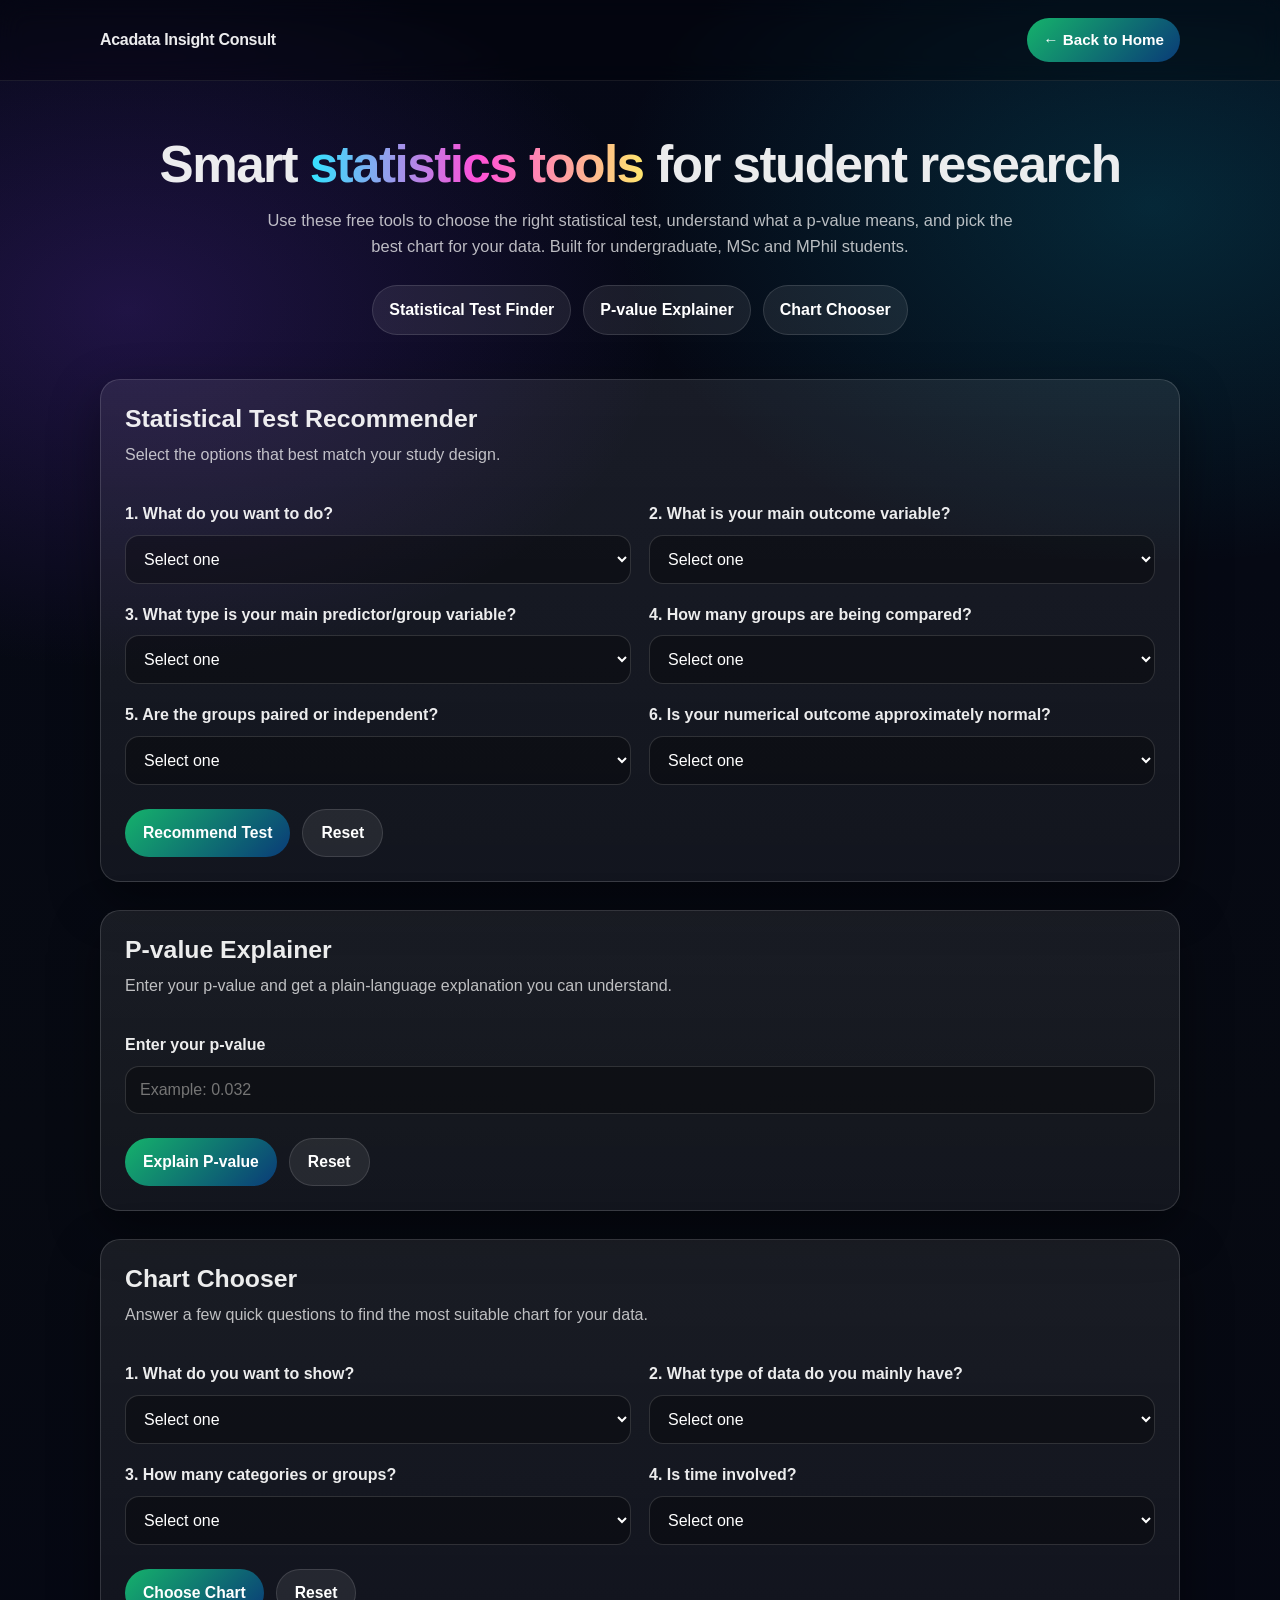
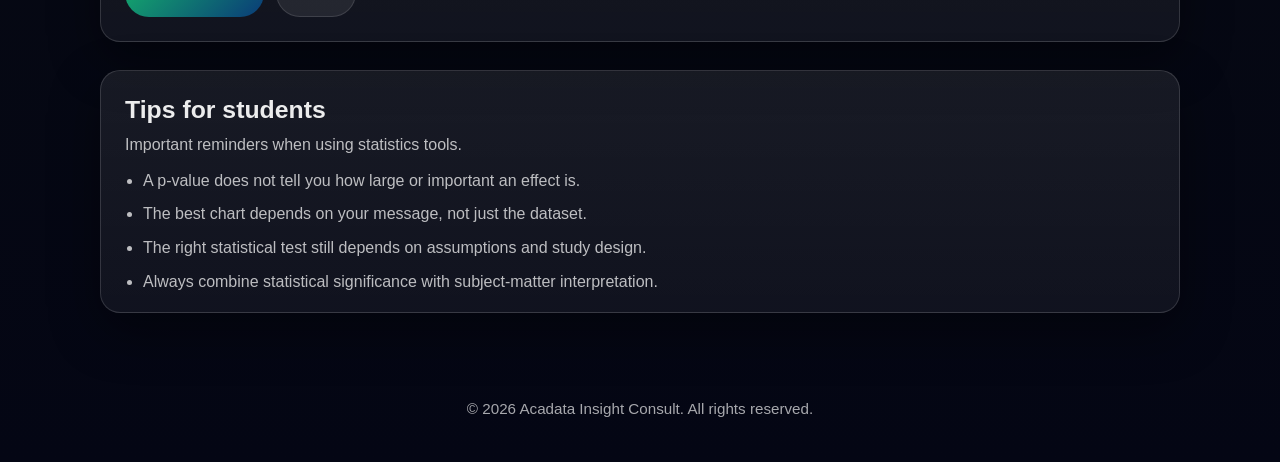
==== stat-tool/stat-tool.html @ b5ceb0a6 "Upload" ====
<!DOCTYPE html>
<html lang="en">
<head>
  <meta charset="UTF-8" />
  <meta name="viewport" content="width=device-width, initial-scale=1.0" />
  <title>Statistical Tools | Acadata Insight Consult</title>
  <meta
    name="description"
    content="Free student-friendly statistical tools: statistical test finder, p-value explainer, and chart chooser."
  />
  <style>
    :root{
      --bg:#070a12;
      --surface:rgba(255,255,255,0.06);
      --surface-2:rgba(255,255,255,0.1);
      --border:rgba(255,255,255,0.14);
      --text:rgba(255,255,255,0.92);
      --muted:rgba(255,255,255,0.72);
      --blue:#0a3b78;
      --green:#15b26b;
      --pink:#ff4fd8;
      --cyan:#33e3ff;
      --yellow:#ffe66d;
      --orange:#ff9f5a;
      --radius:20px;
      --shadow:0 18px 50px rgba(0,0,0,0.4);
    }

    *{box-sizing:border-box}

    html{
      scroll-behavior:smooth;
    }

    body{
      margin:0;
      font-family:Inter, Arial, sans-serif;
      background:
        radial-gradient(900px 600px at 10% 15%, rgba(124,58,237,0.22), transparent 60%),
        radial-gradient(900px 600px at 90% 10%, rgba(6,182,212,0.18), transparent 60%),
        linear-gradient(180deg, #050816, #070a12 55%, #040614);
      color:var(--text);
      line-height:1.6;
    }

    .container{
      width:min(1080px, 92vw);
      margin:0 auto;
    }

    .topbar{
      padding:18px 0;
      border-bottom:1px solid rgba(255,255,255,0.08);
      backdrop-filter: blur(12px);
      background: rgba(0,0,0,0.28);
      position: sticky;
      top: 0;
      z-index: 20;
    }

    .topbar-inner{
      display:flex;
      justify-content:space-between;
      align-items:center;
      gap:14px;
      flex-wrap:wrap;
    }

    .brand{
      font-weight:800;
      font-size:1rem;
      letter-spacing:-0.02em;
    }

    .topbar-links{
      display:flex;
      gap:10px;
      flex-wrap:wrap;
      align-items:center;
    }

    .topbar a{
      text-decoration:none;
      color:white;
      background:linear-gradient(135deg, var(--green), var(--blue));
      padding:10px 16px;
      border-radius:999px;
      font-weight:700;
      font-size:.95rem;
    }

    .hero{
      padding:56px 0 24px;
      text-align:center;
    }

    .pill{
      display:inline-block;
      padding:8px 14px;
      border-radius:999px;
      background:linear-gradient(135deg, var(--yellow), var(--orange));
      color:#111;
      font-weight:800;
      margin-bottom:18px;
      font-size:.92rem;
    }

    h1{
      margin:0 0 14px;
      font-size:clamp(2rem, 4vw, 3.4rem);
      line-height:1.08;
      letter-spacing:-0.03em;
    }

    h2,h3,h4{
      margin:0;
      line-height:1.2;
    }

    .grad{
      background:linear-gradient(90deg, var(--cyan), var(--pink), var(--yellow));
      -webkit-background-clip:text;
      background-clip:text;
      color:transparent;
    }

    .hero p{
      color:var(--muted);
      max-width:760px;
      margin:0 auto;
      font-size:1.03rem;
    }

    .section-links{
      display:flex;
      gap:12px;
      justify-content:center;
      flex-wrap:wrap;
      margin-top:26px;
    }

    .section-links a{
      text-decoration:none;
      color:white;
      padding:11px 16px;
      border-radius:999px;
      font-weight:700;
      background:rgba(255,255,255,0.08);
      border:1px solid rgba(255,255,255,0.12);
    }

    .tool-wrap{
      padding:20px 0 60px;
    }

    .tool-section{
      margin-bottom:28px;
    }

    .tool-card{
      background:linear-gradient(180deg, rgba(255,255,255,0.08), rgba(255,255,255,0.05));
      border:1px solid var(--border);
      border-radius:var(--radius);
      box-shadow:var(--shadow);
      overflow:hidden;
    }

    .tool-header{
      padding:24px 24px 10px;
    }

    .tool-header h2{
      font-size:1.55rem;
      margin-bottom:8px;
    }

    .tool-header p{
      margin:0;
      color:var(--muted);
    }

    .form-grid{
      display:grid;
      grid-template-columns:1fr 1fr;
      gap:18px;
      padding:24px;
    }

    .single-grid{
      display:grid;
      grid-template-columns:1fr;
      gap:18px;
      padding:24px;
    }

    @media (max-width: 760px){
      .form-grid{
        grid-template-columns:1fr;
      }
    }

    .field{
      display:flex;
      flex-direction:column;
      gap:8px;
    }

    label{
      font-weight:700;
    }

    select,input{
      width:100%;
      padding:14px 14px;
      border-radius:14px;
      border:1px solid rgba(255,255,255,0.14);
      background:rgba(0,0,0,0.32);
      color:white;
      font-size:1rem;
      outline:none;
    }

    select:focus,input:focus{
      border-color:rgba(51,227,255,0.45);
    }

    .actions{
      display:flex;
      gap:12px;
      flex-wrap:wrap;
      padding:0 24px 24px;
    }

    button{
      border:none;
      cursor:pointer;
      padding:14px 18px;
      border-radius:999px;
      font-weight:800;
      font-size:.98rem;
    }

    .btn-primary{
      background:linear-gradient(135deg, var(--green), var(--blue));
      color:white;
    }

    .btn-secondary{
      background:rgba(255,255,255,0.08);
      color:white;
      border:1px solid rgba(255,255,255,0.12);
    }

    .result{
      margin:0 24px 24px;
      padding:22px;
      border-radius:18px;
      background:
        radial-gradient(220px 100px at 15% 20%, rgba(51,227,255,0.12), transparent 60%),
        radial-gradient(220px 100px at 85% 25%, rgba(255,79,216,0.12), transparent 60%),
        rgba(0,0,0,0.34);
      border:1px solid rgba(255,255,255,0.12);
      display:none;
    }

    .result.show{
      display:block;
    }

    .result h3{
      margin:0 0 10px;
      font-size:1.35rem;
    }

    .test-name{
      display:inline-block;
      margin:6px 0 12px;
      padding:10px 14px;
      border-radius:999px;
      background:linear-gradient(135deg, rgba(21,178,107,0.22), rgba(10,59,120,0.32));
      border:1px solid rgba(255,255,255,0.12);
      font-weight:800;
      color:#fff;
    }

    .result p{
      margin:8px 0;
      color:var(--muted);
    }

    .note{
      margin-top:12px;
      font-size:.95rem;
      color:rgba(255,255,255,0.75);
    }

    .cta-box{
      margin-top:18px;
      padding:18px;
      border-radius:16px;
      background:rgba(255,255,255,0.06);
      border:1px solid rgba(255,255,255,0.1);
    }

    .cta-box strong{
      display:block;
      margin-bottom:8px;
      font-size:1.05rem;
    }

    .cta-buttons{
      display:flex;
      gap:12px;
      flex-wrap:wrap;
      margin-top:14px;
    }

    .cta-buttons a{
      text-decoration:none;
      padding:12px 16px;
      border-radius:999px;
      font-weight:800;
      display:inline-flex;
      align-items:center;
      justify-content:center;
    }

    .wa-btn{
      background:linear-gradient(135deg, #1fa855, #128c7e);
      color:white;
    }

    .email-btn{
      background:rgba(255,255,255,0.08);
      color:white;
      border:1px solid rgba(255,255,255,0.12);
    }

    .mini-info{
      display:grid;
      grid-template-columns:repeat(3, 1fr);
      gap:16px;
      margin-top:28px;
    }

    @media (max-width: 760px){
      .mini-info{
        grid-template-columns:1fr;
      }
    }

    .mini-card{
      padding:18px;
      border-radius:18px;
      background:rgba(255,255,255,0.05);
      border:1px solid rgba(255,255,255,0.1);
    }

    .mini-card h4{
      margin:0 0 8px;
      font-size:1rem;
    }

    .mini-card p{
      margin:0;
      color:var(--muted);
      font-size:.96rem;
    }

    .help-list{
      margin:10px 0 0;
      padding-left:18px;
      color:var(--muted);
    }

    .help-list li{
      margin:8px 0;
    }

    footer{
      padding:24px 0 40px;
      text-align:center;
      color:rgba(255,255,255,0.65);
      font-size:.95rem;
    }
  </style>
   <link rel="icon" type="image/png" href="../logo.png">
</head>
<body>
  <header class="topbar">
    <div class="container topbar-inner">
      <div class="brand">Acadata Insight Consult</div>
      <div class="topbar-links">
        <a href="../index.html">← Back to Home</a>
      </div>
    </div>
  </header>

  <section class="hero">
    <div class="container">
      <h1>Smart <span class="grad">statistics tools</span> for student research</h1>
      <p>
        Use these free tools to choose the right statistical test, understand what a p-value means,
        and pick the best chart for your data. Built for undergraduate, MSc and MPhil students.
      </p>

      <div class="section-links">
        <a href="#test-finder">Statistical Test Finder</a>
        <a href="#pvalue-explainer">P-value Explainer</a>
        <a href="#chart-chooser">Chart Chooser</a>
      </div>
    </div>
  </section>

  <main class="tool-wrap">
    <div class="container">

      <!-- TOOL 1 -->
      <section class="tool-section" id="test-finder">
        <div class="tool-card">
          <div class="tool-header">
            <h2>Statistical Test Recommender</h2>
            <p>Select the options that best match your study design.</p>
          </div>

          <div class="form-grid">
            <div class="field">
              <label for="goal">1. What do you want to do?</label>
              <select id="goal">
                <option value="">Select one</option>
                <option value="difference">Compare groups</option>
                <option value="relationship">Find relationship/association</option>
                <option value="prediction">Predict an outcome</option>
              </select>
            </div>

            <div class="field">
              <label for="outcome">2. What is your main outcome variable?</label>
              <select id="outcome">
                <option value="">Select one</option>
                <option value="continuous">Continuous / numerical</option>
                <option value="categorical">Categorical</option>
              </select>
            </div>

            <div class="field">
              <label for="predictor">3. What type is your main predictor/group variable?</label>
              <select id="predictor">
                <option value="">Select one</option>
                <option value="categorical">Categorical</option>
                <option value="continuous">Continuous / numerical</option>
              </select>
            </div>

            <div class="field">
              <label for="groups">4. How many groups are being compared?</label>
              <select id="groups">
                <option value="">Select one</option>
                <option value="2">Two groups</option>
                <option value="3plus">Three or more groups</option>
                <option value="na">Not applicable</option>
              </select>
            </div>

            <div class="field">
              <label for="paired">5. Are the groups paired or independent?</label>
              <select id="paired">
                <option value="">Select one</option>
                <option value="independent">Independent</option>
                <option value="paired">Paired / matched / repeated</option>
                <option value="na">Not applicable</option>
              </select>
            </div>

            <div class="field">
              <label for="normality">6. Is your numerical outcome approximately normal?</label>
              <select id="normality">
                <option value="">Select one</option>
                <option value="yes">Yes / approximately normal</option>
                <option value="no">No / skewed / not sure</option>
                <option value="na">Not applicable</option>
              </select>
            </div>
          </div>

          <div class="actions">
            <button class="btn-primary" id="findTestBtn" type="button">Recommend Test</button>
            <button class="btn-secondary" id="resetBtn" type="button">Reset</button>
          </div>

          <div class="result" id="resultBox">
            <h3>Your recommended statistical test</h3>
            <div class="test-name" id="testName">—</div>
            <p id="testReason"></p>
            <p id="testExtra"></p>
            <p class="note">
              Note: this tool gives a general recommendation. Final test selection may still depend
              on assumptions, sample size, study design, and variable coding.
            </p>

            <div class="cta-box">
              <strong>Need help running the test, interpreting the output, or writing your results?</strong>
              <span>
                Acadata Insight Consult can help you clean your data, run the right analysis,
                create publication-ready tables and figures, and prepare for defense questions.
              </span>

              <div class="cta-buttons">
                <a
                  class="wa-btn"
                  href="https://wa.me/233501595005?text=Hello%20Acadata%20Insight%20Consult.%20I%20used%20your%20Statistical%20Test%20Finder%20and%20I%20need%20help%20with%20my%20analysis."
                  target="_blank"
                  rel="noopener"
                >
                  Chat on WhatsApp
                </a>

                <a
                  class="email-btn"
                  href="mailto:acadataconsult@gmail.com?subject=Need%20help%20with%20statistical%20analysis"
                >
                  Send Email
                </a>
              </div>
            </div>
          </div>
        </div>
      </section>

      <!-- TOOL 2 -->
      <section class="tool-section" id="pvalue-explainer">
        <div class="tool-card">
          <div class="tool-header">
            <h2>P-value Explainer</h2>
            <p>Enter your p-value and get a plain-language explanation you can understand.</p>
          </div>

          <div class="single-grid">
            <div class="field">
              <label for="pvalueInput">Enter your p-value</label>
              <input
                id="pvalueInput"
                type="number"
                min="0"
                max="1"
                step="0.0001"
                placeholder="Example: 0.032"
              />
            </div>
          </div>

          <div class="actions">
            <button class="btn-primary" id="explainPBtn" type="button">Explain P-value</button>
            <button class="btn-secondary" id="resetPBtn" type="button">Reset</button>
          </div>

          <div class="result" id="pvalueResultBox">
            <h3>P-value explanation</h3>
            <div class="test-name" id="pvalueTitle">—</div>
            <p id="pvalueMeaning"></p>
            <p id="pvalueInterpretation"></p>
            <p id="pvalueCaution"></p>

            <div class="cta-box">
              <strong>Want help interpreting your SPSS, R, Stata, or Excel output correctly?</strong>
              <span>
                We can help you explain significance, confidence intervals, effect sizes,
                tables, charts, and result write-up for your thesis.
              </span>

              <div class="cta-buttons">
                <a
                  class="wa-btn"
                  href="https://wa.me/233501595005?text=Hello%20Acadata%20Insight%20Consult.%20I%20used%20your%20P-value%20Explainer%20and%20I%20need%20help%20interpreting%20my%20results."
                  target="_blank"
                  rel="noopener"
                >
                  Chat on WhatsApp
                </a>

                <a
                  class="email-btn"
                  href="mailto:acadataconsult@gmail.com?subject=Help%20with%20p-value%20interpretation"
                >
                  Send Email
                </a>
              </div>
            </div>
          </div>
        </div>
      </section>

      <!-- TOOL 3 -->
      <section class="tool-section" id="chart-chooser">
        <div class="tool-card">
          <div class="tool-header">
            <h2>Chart Chooser</h2>
            <p>Answer a few quick questions to find the most suitable chart for your data.</p>
          </div>

          <div class="form-grid">
            <div class="field">
              <label for="chartGoal">1. What do you want to show?</label>
              <select id="chartGoal">
                <option value="">Select one</option>
                <option value="compare">Compare groups or categories</option>
                <option value="trend">Show change over time</option>
                <option value="distribution">Show distribution of values</option>
                <option value="relationship">Show relationship between two variables</option>
                <option value="composition">Show parts of a whole</option>
              </select>
            </div>

            <div class="field">
              <label for="chartDataType">2. What type of data do you mainly have?</label>
              <select id="chartDataType">
                <option value="">Select one</option>
                <option value="categorical">Categorical</option>
                <option value="continuous">Continuous / numerical</option>
                <option value="mixed">Mixed / both</option>
              </select>
            </div>

            <div class="field">
              <label for="chartGroups">3. How many categories or groups?</label>
              <select id="chartGroups">
                <option value="">Select one</option>
                <option value="few">Few (2–5)</option>
                <option value="many">Many (more than 5)</option>
                <option value="na">Not applicable</option>
              </select>
            </div>

            <div class="field">
              <label for="chartTime">4. Is time involved?</label>
              <select id="chartTime">
                <option value="">Select one</option>
                <option value="yes">Yes</option>
                <option value="no">No</option>
              </select>
            </div>
          </div>

          <div class="actions">
            <button class="btn-primary" id="chooseChartBtn" type="button">Choose Chart</button>
            <button class="btn-secondary" id="resetChartBtn" type="button">Reset</button>
          </div>

          <div class="result" id="chartResultBox">
            <h3>Recommended chart</h3>
            <div class="test-name" id="chartName">—</div>
            <p id="chartReason"></p>
            <p id="chartExtra"></p>

            <div class="cta-box">
              <strong>Need a clean, thesis-ready chart made for your results section?</strong>
              <span>
                We can design publication-style charts, tables, and figure legends that are clear,
                professional, and easy to defend before supervisors.
              </span>

              <div class="cta-buttons">
                <a
                  class="wa-btn"
                  href="https://wa.me/233501595005?text=Hello%20Acadata%20Insight%20Consult.%20I%20used%20your%20Chart%20Chooser%20and%20I%20need%20help%20creating%20my%20figures."
                  target="_blank"
                  rel="noopener"
                >
                  Chat on WhatsApp
                </a>

                <a
                  class="email-btn"
                  href="mailto:acadataconsult@gmail.com?subject=Help%20with%20charts%20and%20figures"
                >
                  Send Email
                </a>
              </div>
            </div>
          </div>
        </div>
      </section>


      <div class="tool-card" style="margin-top:28px;">
        <div class="tool-header">
          <h2>Tips for students</h2>
          <p>Important reminders when using statistics tools.</p>
          <ul class="help-list">
            <li>A p-value does not tell you how large or important an effect is.</li>
            <li>The best chart depends on your message, not just the dataset.</li>
            <li>The right statistical test still depends on assumptions and study design.</li>
            <li>Always combine statistical significance with subject-matter interpretation.</li>
          </ul>
        </div>
      </div>

    </div>
  </main>

  <footer>
    <div class="container">
      © <span id="year"></span> Acadata Insight Consult. All rights reserved.
    </div>
  </footer>

  <script>
    // Year
    document.getElementById("year").textContent = new Date().getFullYear();

    // Shared helper
    function showResult(box){
      box.classList.add("show");
      box.scrollIntoView({ behavior: "smooth", block: "start" });
    }

    // =========================
    // TOOL 1: TEST FINDER
    // =========================
    const goal = document.getElementById("goal");
    const outcome = document.getElementById("outcome");
    const predictor = document.getElementById("predictor");
    const groups = document.getElementById("groups");
    const paired = document.getElementById("paired");
    const normality = document.getElementById("normality");

    const resultBox = document.getElementById("resultBox");
    const testName = document.getElementById("testName");
    const testReason = document.getElementById("testReason");
    const testExtra = document.getElementById("testExtra");

    function setTestResult(name, reason, extra){
      testName.textContent = name;
      testReason.textContent = reason;
      testExtra.textContent = extra || "";
      showResult(resultBox);
    }

    function recommendTest(){
      const g = goal.value;
      const o = outcome.value;
      const p = predictor.value;
      const gr = groups.value;
      const pa = paired.value;
      const n = normality.value;

      if(!g || !o || !p || !gr || !pa || !n){
        setTestResult(
          "Incomplete selection",
          "Please answer all six questions so the tool can recommend the most suitable test.",
          "Once all fields are selected, click 'Recommend Test' again."
        );
        return;
      }

      if(g === "difference"){
        if(o === "continuous" && p === "categorical" && gr === "2" && pa === "independent" && n === "yes"){
          setTestResult(
            "Independent Samples t-test",
            "You are comparing the mean of a continuous outcome between two independent groups, and the data are approximately normal.",
            "If normality is violated, consider the Mann–Whitney U test."
          );
          return;
        }

        if(o === "continuous" && p === "categorical" && gr === "2" && pa === "independent" && n === "no"){
          setTestResult(
            "Mann–Whitney U Test",
            "You are comparing two independent groups, but the numerical outcome is not normally distributed or you are unsure.",
            "This is a common non-parametric alternative to the independent t-test."
          );
          return;
        }

        if(o === "continuous" && p === "categorical" && gr === "2" && pa === "paired" && n === "yes"){
          setTestResult(
            "Paired Samples t-test",
            "You are comparing two related measurements, such as before-vs-after observations, with a continuous approximately normal outcome.",
            "If the paired outcome is not normal, consider the Wilcoxon signed-rank test."
          );
          return;
        }

        if(o === "continuous" && p === "categorical" && gr === "2" && pa === "paired" && n === "no"){
          setTestResult(
            "Wilcoxon Signed-Rank Test",
            "You are comparing two related measurements and the continuous outcome is not approximately normal.",
            "This is the non-parametric alternative to the paired t-test."
          );
          return;
        }

        if(o === "continuous" && p === "categorical" && gr === "3plus" && pa === "independent" && n === "yes"){
          setTestResult(
            "One-Way ANOVA",
            "You are comparing the mean of a continuous outcome across three or more independent groups with approximate normality.",
            "If significant, follow with a suitable post-hoc test such as Tukey's test."
          );
          return;
        }

        if(o === "continuous" && p === "categorical" && gr === "3plus" && pa === "independent" && n === "no"){
          setTestResult(
            "Kruskal–Wallis Test",
            "You are comparing three or more independent groups, but the numerical outcome is not normally distributed.",
            "If significant, use appropriate pairwise non-parametric comparisons."
          );
          return;
        }

        if(o === "categorical" && p === "categorical"){
          setTestResult(
            "Chi-Square Test of Independence",
            "You are assessing whether there is a difference in proportions or an association between categorical variables.",
            "If expected cell counts are too small, Fisher’s exact test may be more appropriate."
          );
          return;
        }
      }

      if(g === "relationship"){
        if(o === "continuous" && p === "continuous" && n === "yes"){
          setTestResult(
            "Pearson Correlation",
            "You are examining the linear relationship between two continuous variables that are approximately normally distributed.",
            "Report the correlation coefficient (r) and p-value."
          );
          return;
        }

        if(o === "continuous" && p === "continuous" && n === "no"){
          setTestResult(
            "Spearman Rank Correlation",
            "You are assessing the relationship between two continuous or ordinal variables when normality is not met or the relationship may be monotonic.",
            "Report rho (ρ) and p-value."
          );
          return;
        }

        if(o === "categorical" && p === "categorical"){
          setTestResult(
            "Chi-Square Test of Independence",
            "You are checking whether two categorical variables are associated.",
            "This is commonly used for contingency table analysis."
          );
          return;
        }
      }

      if(g === "prediction"){
        if(o === "continuous"){
          setTestResult(
            "Linear Regression",
            "Your outcome variable is continuous, so regression can be used to predict changes in the outcome from one or more predictors.",
            "Use simple linear regression for one predictor, and multiple linear regression for several predictors."
          );
          return;
        }

        if(o === "categorical"){
          setTestResult(
            "Logistic Regression",
            "Your outcome variable is categorical, so logistic regression is generally appropriate for prediction.",
            "Use binary logistic regression for two outcome categories, and multinomial logistic regression for more than two."
          );
          return;
        }
      }

      setTestResult(
        "Further review needed",
        "Your study design may need a more tailored recommendation than this basic tool can provide.",
        "Examples include repeated-measures ANOVA, mixed models, survival analysis, or advanced multivariable methods."
      );
    }

    document.getElementById("findTestBtn").addEventListener("click", recommendTest);

    document.getElementById("resetBtn").addEventListener("click", () => {
      goal.value = "";
      outcome.value = "";
      predictor.value = "";
      groups.value = "";
      paired.value = "";
      normality.value = "";
      resultBox.classList.remove("show");
    });

    // =========================
    // TOOL 2: P-VALUE EXPLAINER
    // =========================
    const pvalueInput = document.getElementById("pvalueInput");
    const pvalueResultBox = document.getElementById("pvalueResultBox");
    const pvalueTitle = document.getElementById("pvalueTitle");
    const pvalueMeaning = document.getElementById("pvalueMeaning");
    const pvalueInterpretation = document.getElementById("pvalueInterpretation");
    const pvalueCaution = document.getElementById("pvalueCaution");

    function explainPvalue(){
      const raw = pvalueInput.value.trim();

      if(raw === ""){
        pvalueTitle.textContent = "No p-value entered";
        pvalueMeaning.textContent = "Please enter a p-value between 0 and 1.";
        pvalueInterpretation.textContent = "Example values: 0.049, 0.01, 0.23.";
        pvalueCaution.textContent = "";
        showResult(pvalueResultBox);
        return;
      }

      const p = parseFloat(raw);

      if(Number.isNaN(p) || p < 0 || p > 1){
        pvalueTitle.textContent = "Invalid p-value";
        pvalueMeaning.textContent = "A p-value must be a number from 0 to 1.";
        pvalueInterpretation.textContent = "Please enter something like 0.05 or 0.013.";
        pvalueCaution.textContent = "";
        showResult(pvalueResultBox);
        return;
      }

      if(p < 0.001){
        pvalueTitle.textContent = "Very strong statistical evidence";
        pvalueMeaning.textContent = `Your p-value is ${p}. This is much smaller than 0.05.`;
        pvalueInterpretation.textContent = "This usually means the result is statistically significant, and the observed finding would be quite unlikely if there were truly no effect or association.";
        pvalueCaution.textContent = "Even so, statistical significance does not automatically mean the effect is large, important, or clinically meaningful.";
        showResult(pvalueResultBox);
        return;
      }

      if(p < 0.05){
        pvalueTitle.textContent = "Statistically significant";
        pvalueMeaning.textContent = `Your p-value is ${p}, which is below 0.05.`;
        pvalueInterpretation.textContent = "This usually suggests there is evidence against the null hypothesis, so your result is commonly described as statistically significant.";
        pvalueCaution.textContent = "You should still report the actual p-value, effect size, confidence interval, and the practical meaning of the finding.";
        showResult(pvalueResultBox);
        return;
      }

      if(p === 0.05){
        pvalueTitle.textContent = "Borderline result";
        pvalueMeaning.textContent = "Your p-value is exactly 0.05.";
        pvalueInterpretation.textContent = "Some people may call this statistically significant, while others may describe it as borderline or marginal. Interpretation should be cautious.";
        pvalueCaution.textContent = "Do not rely only on the threshold. Consider confidence intervals, study design, sample size, and the direction of the effect.";
        showResult(pvalueResultBox);
        return;
      }

      if(p > 0.05 && p <= 0.10){
        pvalueTitle.textContent = "Not statistically significant, but close";
        pvalueMeaning.textContent = `Your p-value is ${p}, which is above 0.05.`;
        pvalueInterpretation.textContent = "This generally means the result is not statistically significant at the 5% level, though some may describe it as a weak trend or suggestive finding.";
        pvalueCaution.textContent = "Avoid claiming significance. A better approach is to report the result honestly and discuss whether a larger study or better-powered design may clarify the finding.";
        showResult(pvalueResultBox);
        return;
      }

      pvalueTitle.textContent = "Not statistically significant";
      pvalueMeaning.textContent = `Your p-value is ${p}, which is above 0.05.`;
      pvalueInterpretation.textContent = "This usually means there is not enough evidence to reject the null hypothesis based on the selected significance level.";
      pvalueCaution.textContent = "This does not prove that there is no effect. It may also reflect small sample size, high variability, weak association, or limited statistical power.";
      showResult(pvalueResultBox);
    }

    document.getElementById("explainPBtn").addEventListener("click", explainPvalue);

    document.getElementById("resetPBtn").addEventListener("click", () => {
      pvalueInput.value = "";
      pvalueResultBox.classList.remove("show");
    });

    // =========================
    // TOOL 3: CHART CHOOSER
    // =========================
    const chartGoal = document.getElementById("chartGoal");
    const chartDataType = document.getElementById("chartDataType");
    const chartGroups = document.getElementById("chartGroups");
    const chartTime = document.getElementById("chartTime");

    const chartResultBox = document.getElementById("chartResultBox");
    const chartName = document.getElementById("chartName");
    const chartReason = document.getElementById("chartReason");
    const chartExtra = document.getElementById("chartExtra");

    function setChartResult(name, reason, extra){
      chartName.textContent = name;
      chartReason.textContent = reason;
      chartExtra.textContent = extra || "";
      showResult(chartResultBox);
    }

    function chooseChart(){
      const goal = chartGoal.value;
      const dataType = chartDataType.value;
      const groups = chartGroups.value;
      const time = chartTime.value;

      if(!goal || !dataType || !groups || !time){
        setChartResult(
          "Incomplete selection",
          "Please answer all four questions so the tool can recommend the most suitable chart.",
          "Once all fields are selected, click 'Choose Chart' again."
        );
        return;
      }

      if(goal === "trend" && time === "yes"){
        setChartResult(
          "Line Chart",
          "A line chart is usually best for showing how a value changes across time points.",
          "This works well for monthly trends, yearly trends, growth patterns, and repeated measurements over time."
        );
        return;
      }

      if(goal === "relationship" && dataType === "continuous"){
        setChartResult(
          "Scatter Plot",
          "A scatter plot is ideal for showing the relationship between two numerical variables.",
          "You can also add a trend line to show the direction of the relationship."
        );
        return;
      }

      if(goal === "distribution" && dataType === "continuous"){
        setChartResult(
          "Histogram",
          "A histogram is useful for showing how continuous values are distributed across intervals.",
          "Use this when you want to show skewness, spread, clustering, or approximate normality."
        );
        return;
      }

      if(goal === "compare" && dataType === "categorical" && groups === "few"){
        setChartResult(
          "Bar Chart",
          "A bar chart is usually best for comparing a few categories or groups.",
          "This is a strong choice for frequencies, proportions, counts, and grouped comparisons."
        );
        return;
      }

      if(goal === "compare" && dataType === "categorical" && groups === "many"){
        setChartResult(
          "Horizontal Bar Chart",
          "A horizontal bar chart is often clearer than a vertical one when there are many categories.",
          "It improves readability, especially when category names are long."
        );
        return;
      }

      if(goal === "compare" && dataType === "continuous"){
        setChartResult(
          "Box Plot",
          "A box plot is useful for comparing numerical distributions across groups.",
          "It shows the median, spread, and possible outliers, which can be more informative than bars alone."
        );
        return;
      }

      if(goal === "composition" && dataType === "categorical" && groups === "few"){
        setChartResult(
          "Pie Chart",
          "A pie chart can be used when you want to show parts of a whole and the number of categories is small.",
          "Use it sparingly. In many academic cases, a bar chart is still clearer."
        );
        return;
      }

      if(goal === "composition" && groups === "many"){
        setChartResult(
          "Stacked Bar Chart",
          "A stacked bar chart is usually better than a pie chart when there are many categories or subgroups.",
          "It helps compare composition across groups more clearly."
        );
        return;
      }

      setChartResult(
        "Bar Chart",
        "A bar chart is a safe and flexible default for many student datasets.",
        "But for a more polished choice, the exact chart should depend on your variables, audience, and message."
      );
    }

    document.getElementById("chooseChartBtn").addEventListener("click", chooseChart);

    document.getElementById("resetChartBtn").addEventListener("click", () => {
      chartGoal.value = "";
      chartDataType.value = "";
      chartGroups.value = "";
      chartTime.value = "";
      chartResultBox.classList.remove("show");
    });
  </script>
</body>
</html>
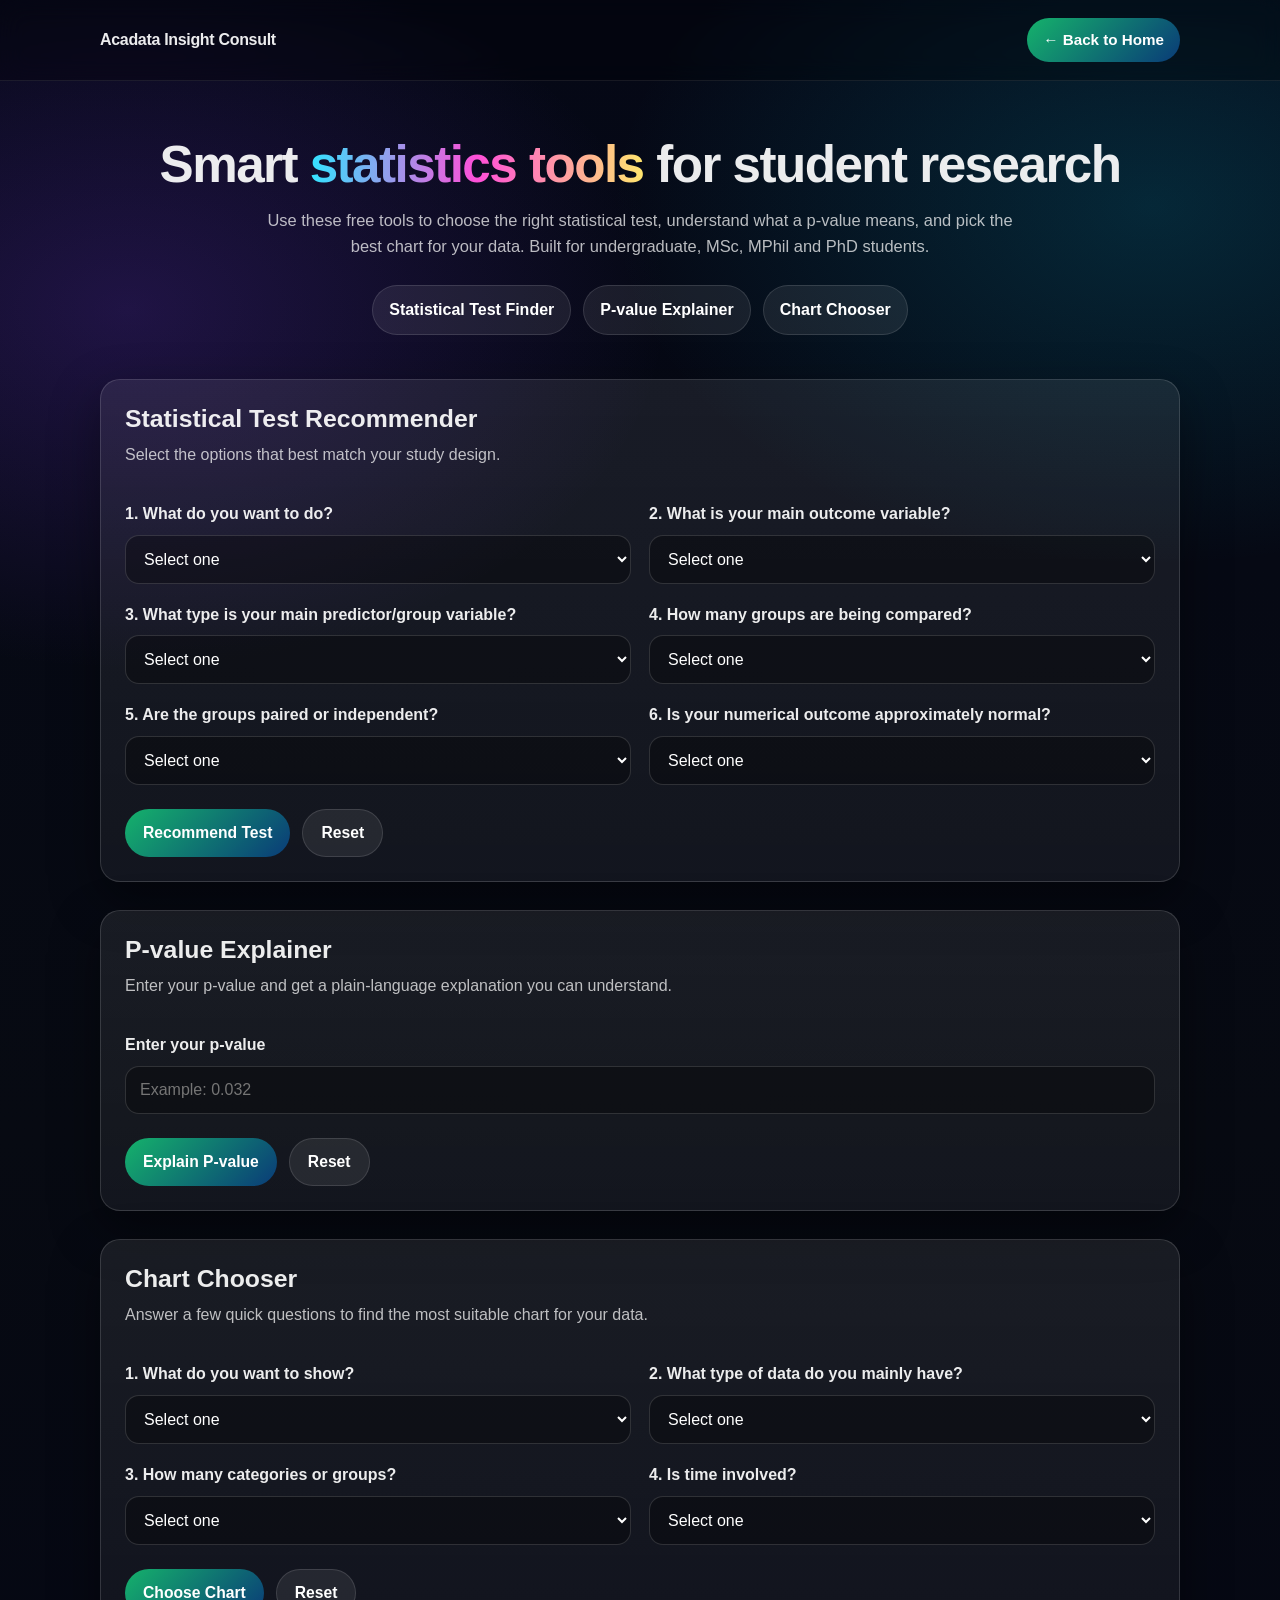
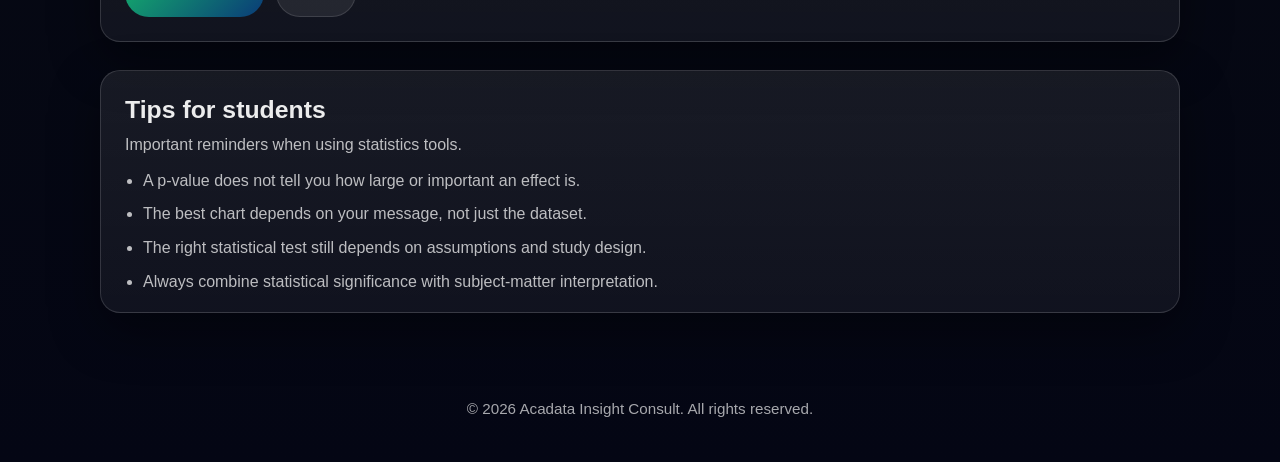
==== commit 55f24f06: "Update stat-tool.html" ====
--- a/stat-tool/stat-tool.html
+++ b/stat-tool/stat-tool.html
@@ -401,7 +401,7 @@
       <h1>Smart <span class="grad">statistics tools</span> for student research</h1>
       <p>
         Use these free tools to choose the right statistical test, understand what a p-value means,
-        and pick the best chart for your data. Built for undergraduate, MSc and MPhil students.
+        and pick the best chart for your data. Built for undergraduate, MSc, MPhil and PhD students.
       </p>
 
       <div class="section-links">
@@ -662,7 +662,7 @@
               <div class="cta-buttons">
                 <a
                   class="wa-btn"
-                  href="https://wa.me/233501595005?text=Hello%20Acadata%20Insight%20Consult.%20I%20used%20your%20Chart%20Chooser%20and%20I%20need%20help%20creating%20my%20figures."
+                  href="https://wa.me/233265355732?text=Hello%20Acadata%20Insight%20Consult.%20I%20used%20your%20Chart%20Chooser%20and%20I%20need%20help%20creating%20my%20figures."
                   target="_blank"
                   rel="noopener"
                 >
@@ -1094,4 +1094,4 @@
     });
   </script>
 </body>
-</html>+</html>
